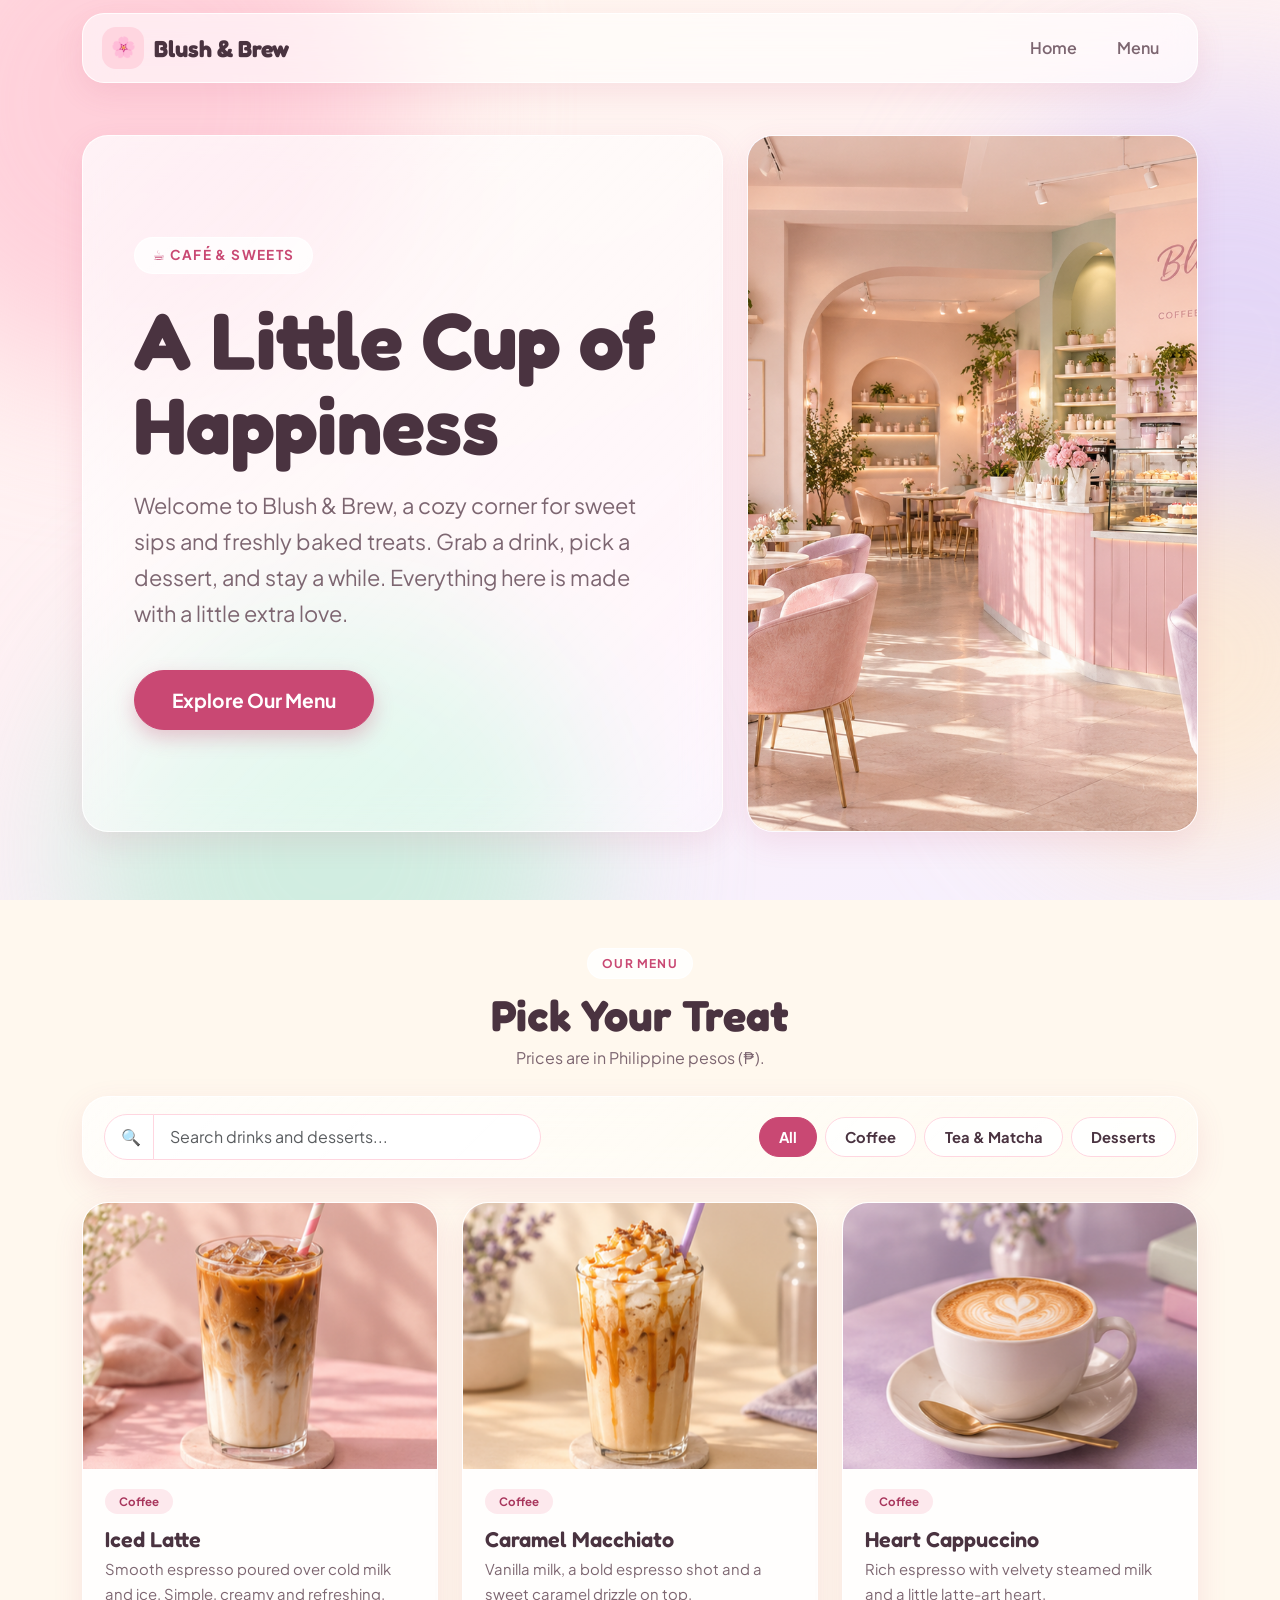
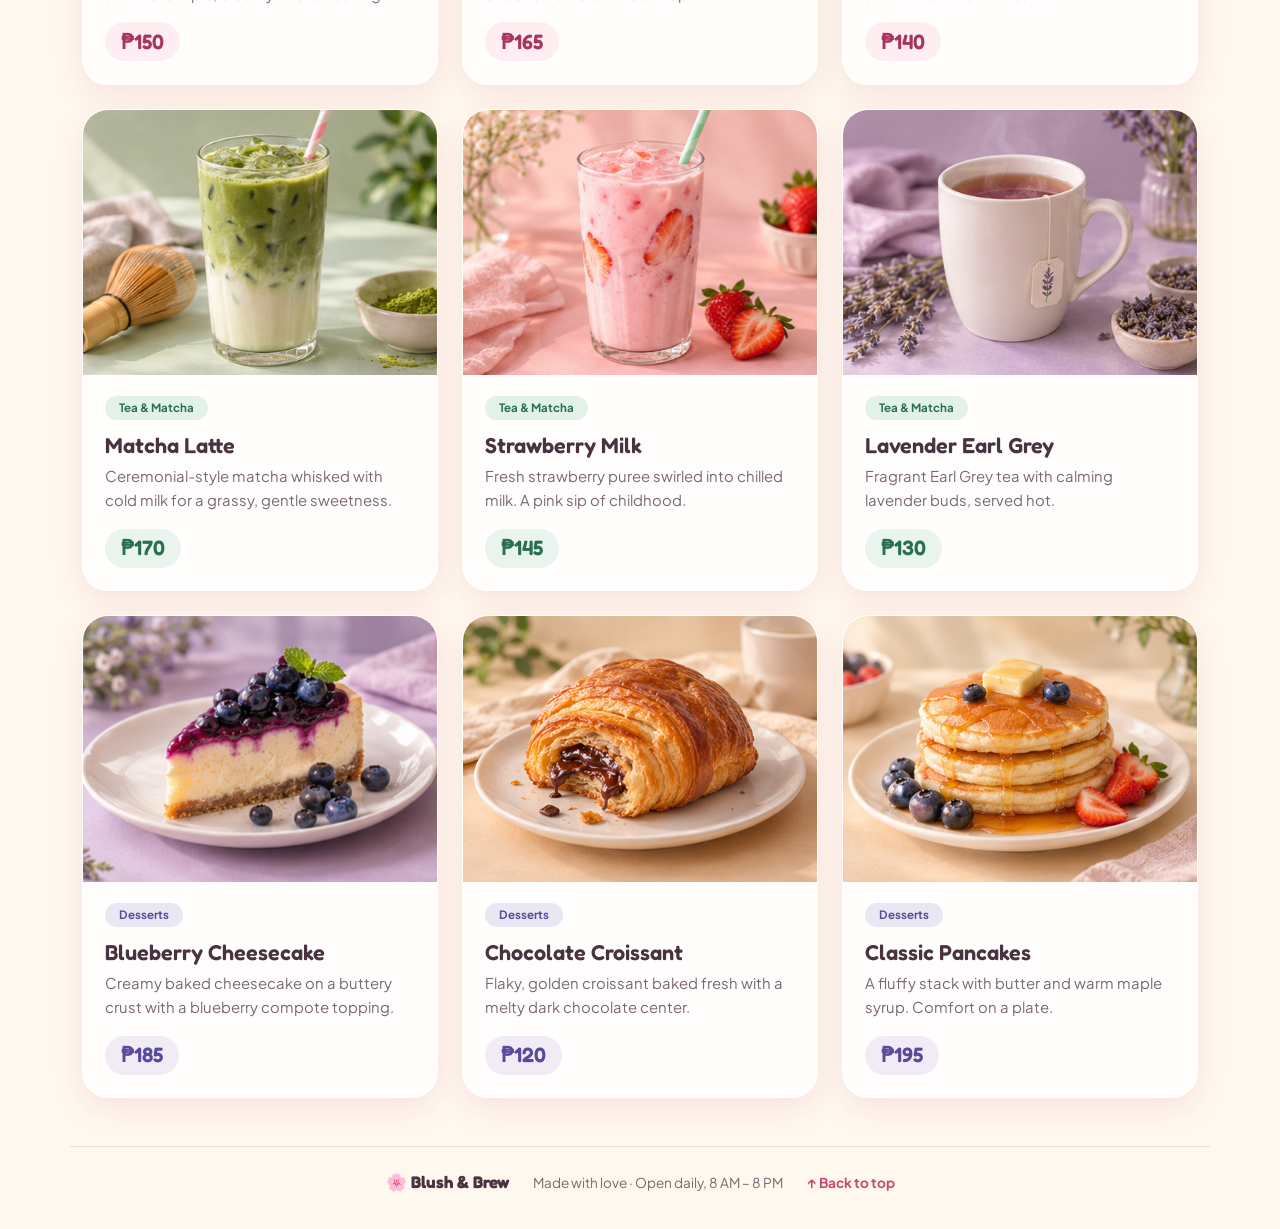
==== activity-2/index.html @ e73a3cc1 "Add activity 2" ====
<!doctype html>
<html lang="en" data-bs-theme="light">
  <head>
    <title>Blush &amp; Brew | Café Menu</title>
    <meta charset="utf-8" />
    <meta name="viewport" content="width=device-width, initial-scale=1" />
    <meta
      name="description"
      content="Blush & Brew — a cozy pastel café serving coffee, tea, matcha and sweet desserts."
    />
    <link
      rel="icon"
      href="data:image/svg+xml,<svg xmlns='http://www.w3.org/2000/svg' viewBox='0 0 100 100'><text y='.9em' font-size='90'>🌸</text></svg>"
    />

    <link rel="preconnect" href="https://fonts.googleapis.com" />
    <link rel="preconnect" href="https://fonts.gstatic.com" crossorigin />
    <link
      href="https://fonts.googleapis.com/css2?family=Fredoka:wght@500;600;700&family=Plus+Jakarta+Sans:wght@400;500;600;700;800&display=swap"
      rel="stylesheet"
    />

    <link
      href="https://cdn.jsdelivr.net/npm/bootstrap@5.3.8/dist/css/bootstrap.min.css"
      rel="stylesheet"
      integrity="sha384-sRIl4kxILFvY47J16cr9ZwB07vP4J8+LH7qKQnuqkuIAvNWLzeN8tE5YBujZqJLB"
      crossorigin="anonymous"
    />

    <link rel="stylesheet" href="style.css" />
  </head>

  <body>
    <div class="ambient" aria-hidden="true">
      <span class="blob blob-blush"></span>
      <span class="blob blob-lavender"></span>
      <span class="blob blob-mint"></span>
      <span class="blob blob-cream"></span>
    </div>

    <header class="sticky-top nav-wrap">
      <div class="container">
        <nav class="cafe-nav d-flex align-items-center justify-content-between" aria-label="Main navigation">
          <a class="wordmark" href="#home">
            <span class="wordmark-mark">🌸</span>
            Blush &amp; Brew
          </a>
          <div class="d-flex gap-1">
            <a class="nav-pill" href="#home">Home</a>
            <a class="nav-pill" href="#menu">Menu</a>
          </div>
        </nav>
      </div>
    </header>

    <main>
      <section id="home" class="hero-section">
        <div class="container">
          <div class="row g-4 align-items-stretch hero-row">
            <div class="col-12 col-lg-7">
              <div class="glass-card hero-card h-100">
                <span class="eyebrow">☕ Café &amp; Sweets</span>
                <h1 class="hero-title">A Little Cup of Happiness</h1>
                <p class="hero-text">
                  Welcome to Blush &amp; Brew, a cozy corner for sweet sips and
                  freshly baked treats. Grab a drink, pick a dessert, and stay
                  a while. Everything here is made with a little extra love.
                </p>
                <div>
                  <a href="#menu" class="btn btn-blush btn-lg">Explore Our Menu</a>
                </div>
              </div>
            </div>

            <div class="col-12 col-lg-5">
              <div class="glass-card hero-art h-100">
                <img src="images/home.png" class="hero-photo" alt="Blush &amp; Brew drinks and desserts" />
              </div>
            </div>
          </div>
        </div>
      </section>

      <section id="menu" class="py-5">
        <div class="container">
          <div class="text-center mb-4">
            <span class="eyebrow">Our Menu</span>
            <h2 class="section-title">Pick Your Treat</h2>
            <p class="section-subtitle">Prices are in Philippine pesos (₱).</p>
          </div>

          <div class="glass-card filter-card mb-4">
            <div class="row g-3 align-items-center">
              <div class="col-12 col-lg-5">
                <label for="search" class="visually-hidden">Search the menu</label>
                <div class="input-group search-group">
                  <span class="input-group-text">🔍</span>
                  <input
                    type="text"
                    id="search"
                    class="form-control"
                    placeholder="Search drinks and desserts..."
                  />
                </div>
              </div>
              <div class="col-12 col-lg-7">
                <div class="d-flex flex-wrap gap-2 justify-content-lg-end" id="filters">
                  <button type="button" class="btn btn-filter active" data-category="All">All</button>
                  <button type="button" class="btn btn-filter" data-category="Coffee">Coffee</button>
                  <button type="button" class="btn btn-filter" data-category="Tea & Matcha">Tea &amp; Matcha</button>
                  <button type="button" class="btn btn-filter" data-category="Desserts">Desserts</button>
                </div>
              </div>
            </div>
          </div>

          <div id="message" class="message-box text-center" aria-live="polite">
            Brewing the menu... ☕
          </div>

          <div class="row g-4" id="parent">
          </div>
        </div>
      </section>
    </main>

    <footer class="site-footer">
      <div class="container d-flex flex-column flex-lg-row justify-content-center align-items-center text-center gap-2 gap-lg-4">
        <span class="wordmark small-wordmark">🌸 Blush &amp; Brew</span>
        <span class="meta-text">Made with love · Open daily, 8 AM – 8 PM</span>
        <a href="#home" class="meta-link">↑ Back to top</a>
      </div>
    </footer>

    <script
      src="https://cdn.jsdelivr.net/npm/bootstrap@5.3.8/dist/js/bootstrap.bundle.min.js"
      integrity="sha384-FKyoEForCGlyvwx9Hj09JcYn3nv7wiPVlz7YYwJrWVcXK/BmnVDxM+D2scQbITxI"
      crossorigin="anonymous"
    ></script>
    <script src="script.js"></script>
  </body>
</html>
---- activity-2/style.css ----
/* ---------- Colors ---------- */
:root {
  --nav-h: 83px; /* height of the sticky nav bar + its top gap */
  --blush: #ffd6e0;
  --blush-deep: #c94873;
  --cream: #fff8ee;
  --lavender: #e4d9fa;
  --lavender-deep: #6f58b3;
  --mint: #cdefe0;
  --mint-deep: #2f7d5e;

  --ink: #4a3340; /* main text (warm plum) */
  --muted: #7d6671; /* softer text */

  --radius: 26px;
  --shadow: 0 10px 30px rgba(201, 72, 115, 0.12);
  --shadow-hover: 0 18px 42px rgba(201, 72, 115, 0.22);

  --bs-body-font-family: "Plus Jakarta Sans", system-ui, -apple-system, "Segoe UI", sans-serif;
}

/* Color themes for each category (used on the cards) */
.accent-blush    { --accent-rgb: 244, 143, 177; --accent-fg: #a8365c; }
.accent-mint     { --accent-rgb: 111, 190, 160; --accent-fg: #2a6f53; }
.accent-lavender { --accent-rgb: 152, 134, 208; --accent-fg: #5a4a9c; }

/* ---------- Page basics ---------- */
html {
  scroll-behavior: smooth;
  background: var(--cream);
}

body {
  background: transparent;
  color: var(--ink);
  font-family: var(--bs-body-font-family);
  line-height: 1.65;
  overflow-x: hidden;
}

h1, h2, h3 {
  font-family: "Fredoka", var(--bs-body-font-family);
  color: var(--ink);
}

#home, #menu {
  scroll-margin-top: 90px;
}

/* ---------- Hero fills the whole screen (menu starts below it) ---------- */
.hero-section {
  display: flex;
  align-items: center;
  min-height: calc(100vh - var(--nav-h));           /* older browsers */
  min-height: calc(100svh - var(--nav-h));          /* screen height minus the nav */
  padding: 1.5rem 0 2.5rem;
}

.hero-section > .container {
  width: 100%;
}

@media (min-width: 992px) {
  .hero-row {
    min-height: calc(100svh - var(--nav-h) - 6rem);  /* cards stretch to fill the screen */
  }
}

/* ---------- Background blobs ---------- */
.ambient {
  position: fixed;
  inset: 0;
  z-index: -1;
  overflow: hidden;
  pointer-events: none;
  background: linear-gradient(160deg, #fff8ee 0%, #fff0f4 50%, #f5f0ff 100%);
}

.blob {
  position: absolute;
  border-radius: 50%;
  filter: blur(80px);
  opacity: 0.75;
}

.blob-blush    { width: 44vmax; height: 44vmax; top: -14vmax;   left: -12vmax;  background: #ffc4d4; }
.blob-lavender { width: 40vmax; height: 40vmax; top: 10vh;      right: -16vmax; background: #dccff8; }
.blob-mint     { width: 40vmax; height: 40vmax; bottom: -16vmax; left: 6vw;      background: #c4ecd9; }
.blob-cream    { width: 32vmax; height: 32vmax; bottom: 4vh;    right: -10vmax; background: #ffe9c9; opacity: 0.7; }

/* ---------- Navigation ---------- */
.nav-wrap {
  padding-top: 0.8rem;
}

.cafe-nav {
  background: rgba(255, 255, 255, 0.6);
  -webkit-backdrop-filter: blur(18px) saturate(150%);
  backdrop-filter: blur(18px) saturate(150%);
  border: 1px solid rgba(255, 255, 255, 0.85);
  border-radius: 22px;
  box-shadow: var(--shadow);
  padding: 0.75rem 1.2rem;
}

.wordmark {
  display: inline-flex;
  align-items: center;
  gap: 0.6rem;
  font-family: "Fredoka", sans-serif;
  font-weight: 700;
  font-size: 1.45rem;
  color: var(--ink);
  text-decoration: none;
}

.wordmark-mark {
  display: inline-grid;
  place-items: center;
  width: 42px;
  height: 42px;
  border-radius: 14px;
  background: var(--blush);
  font-size: 1.25rem;
}

.small-wordmark {
  font-size: 1.05rem;
}

.nav-pill {
  color: var(--muted);
  font-weight: 600;
  font-size: 1rem;
  text-decoration: none;
  padding: 0.55rem 1.15rem;
  border-radius: 999px;
  transition: background 0.2s ease, color 0.2s ease;
}

.nav-pill:hover {
  background: var(--blush);
  color: var(--blush-deep);
}

/* ---------- Glass card (hero + filter bar) ---------- */
.glass-card {
  position: relative;
  background: linear-gradient(135deg, rgba(255, 255, 255, 0.75), rgba(255, 255, 255, 0.4));
  -webkit-backdrop-filter: blur(18px) saturate(150%);
  backdrop-filter: blur(18px) saturate(150%);
  border: 1px solid rgba(255, 255, 255, 0.9);
  border-radius: var(--radius);
  box-shadow: var(--shadow);
}

.eyebrow {
  display: inline-block;
  align-self: flex-start;
  font-size: 0.75rem;
  font-weight: 700;
  letter-spacing: 0.1em;
  text-transform: uppercase;
  color: var(--blush-deep);
  background: rgba(255, 255, 255, 0.8);
  border: 1px solid rgba(255, 255, 255, 0.9);
  border-radius: 999px;
  padding: 0.3rem 0.9rem;
}

/* ---------- Hero ---------- */
.hero-card {
  display: flex;
  flex-direction: column;
  justify-content: center;
  gap: 0.4rem;
  padding: clamp(1.8rem, 4vw, 3.5rem);
}

.hero-title {
  font-size: clamp(2.6rem, 7vw, 5rem);
  font-weight: 700;
  line-height: 1.06;
  margin: 1.1rem 0 0.9rem;
}

.hero-text {
  font-size: clamp(1.1rem, 1.7vw, 1.4rem);
  color: var(--muted);
  max-width: 38rem;
  margin-bottom: 2rem;
}

.hero-art {
  position: relative;
  min-height: 340px;
  overflow: hidden;
  background: linear-gradient(135deg, var(--lavender), var(--blush)); /* shows while image loads */
}

.hero-photo {
  position: absolute;
  inset: 0;
  width: 100%;
  height: 100%;
  object-fit: cover; /* fills the card, cropping nicely for any image size */
}

/* ---------- Buttons ---------- */
.btn {
  font-weight: 700;
  border-radius: 999px;
  transition: transform 0.2s ease, background 0.2s ease, color 0.2s ease, box-shadow 0.2s ease;
}

.btn:hover {
  transform: translateY(-2px);
}

.btn-blush {
  background: var(--blush-deep);
  border: 1px solid var(--blush-deep);
  color: #fff;
  padding: 0.7rem 1.8rem;
  box-shadow: 0 8px 20px rgba(201, 72, 115, 0.3);
}

.btn-blush:hover,
.btn-blush:focus {
  background: #b13a63;
  border-color: #b13a63;
  color: #fff;
}

.btn-filter {
  background: rgba(255, 255, 255, 0.85);
  border: 1px solid var(--blush);
  color: var(--ink);
  padding: 0.5rem 1.2rem;
  font-size: 0.92rem;
}

.btn-filter:hover {
  background: var(--blush);
  color: var(--ink);
}

.btn-filter.active {
  background: var(--blush-deep);
  border-color: var(--blush-deep);
  color: #fff;
}

.btn:focus-visible,
a:focus-visible,
.form-control:focus-visible {
  outline: 3px solid rgba(201, 72, 115, 0.45);
  outline-offset: 2px;
}

/* ---------- Section headings ---------- */
.section-title {
  font-size: clamp(1.9rem, 4vw, 2.7rem);
  font-weight: 700;
  margin: 0.7rem 0 0.2rem;
}

.section-subtitle {
  color: var(--muted);
  margin-bottom: 0;
}

/* ---------- Search + filters ---------- */
.filter-card {
  padding: 1.1rem 1.3rem;
}

.search-group .input-group-text,
.search-group .form-control {
  background: rgba(255, 255, 255, 0.9);
  border: 1px solid var(--blush);
  color: var(--ink);
}

.search-group .input-group-text {
  border-radius: 999px 0 0 999px;
  padding-left: 1rem;
}

.search-group .form-control {
  border-radius: 0 999px 999px 0;
  padding: 0.6rem 1rem;
  box-shadow: none;
}

.search-group .form-control:focus {
  border-color: var(--blush-deep);
}

/* ---------- Friendly message ---------- */
.message-box {
  background: rgba(255, 255, 255, 0.75);
  border: 2px dashed var(--blush);
  border-radius: var(--radius);
  color: var(--muted);
  font-weight: 600;
  padding: 2rem 1.2rem;
  margin-bottom: 1.5rem;
}

/* ---------- Menu cards ---------- */
.menu-card {
  position: relative;
  display: flex;
  flex-direction: column;
  overflow: hidden;
  background: rgba(255, 255, 255, 0.85);
  border: 1px solid rgba(255, 255, 255, 0.95);
  border-radius: var(--radius);
  box-shadow: var(--shadow);
  transition: transform 0.3s ease, box-shadow 0.3s ease;
}

.menu-card:hover {
  transform: translateY(-5px);
  box-shadow: var(--shadow-hover);
}

.menu-img {
  display: block;
  width: 100%;
  aspect-ratio: 4 / 3;
  object-fit: cover;
}

.menu-body {
  display: flex;
  flex: 1;
  flex-direction: column;
  align-items: flex-start;
  padding: 1.3rem 1.4rem 1.4rem;
}

.category-badge {
  background: rgba(var(--accent-rgb), 0.2);
  color: var(--accent-fg);
  font-weight: 700;
  font-size: 0.72rem;
  border-radius: 999px;
  padding: 0.4rem 0.85rem;
}

.menu-name {
  font-size: 1.35rem;
  font-weight: 600;
  margin: 0.8rem 0 0.3rem;
}

.menu-desc {
  font-size: 0.93rem;
  color: var(--muted);
  margin-bottom: 1rem;
}

.menu-price {
  margin-top: auto;
  font-family: "Fredoka", sans-serif;
  font-size: 1.3rem;
  font-weight: 600;
  color: var(--accent-fg);
  background: rgba(var(--accent-rgb), 0.15);
  border-radius: 999px;
  padding: 0.15rem 1rem;
}

/* ---------- Footer ---------- */
.site-footer {
  padding: 0 0 2rem;
}

.site-footer .container {
  padding-top: 1.4rem;
  border-top: 1px solid rgba(74, 51, 64, 0.12);
}

.meta-text {
  font-size: 0.85rem;
  color: var(--muted);
}

.meta-link {
  font-size: 0.85rem;
  font-weight: 700;
  color: var(--blush-deep);
  text-decoration: none;
}

/* ---------- Small screens ---------- */
@media (max-width: 575.98px) {
  .hero-card {
    padding: 1.6rem;
  }
  .hero-art {
    min-height: 300px;
  }
  .wordmark {
    font-size: 1.15rem;
    gap: 0.5rem;
    white-space: nowrap;
  }
  .wordmark-mark {
    width: 38px;
    height: 38px;
    font-size: 1.1rem;
  }
  .cafe-nav {
    padding: 0.7rem 0.9rem;
  }
  .nav-pill {
    font-size: 0.95rem;
    padding: 0.5rem 0.75rem;
  }
}

/* Bigger text inside the hero card to match the larger hero */
.hero-card .eyebrow {
  font-size: 0.85rem;
  padding: 0.4rem 1.1rem;
}

.hero-card .btn-blush {
  font-size: 1.2rem;
  padding: 0.9rem 2.3rem;
}
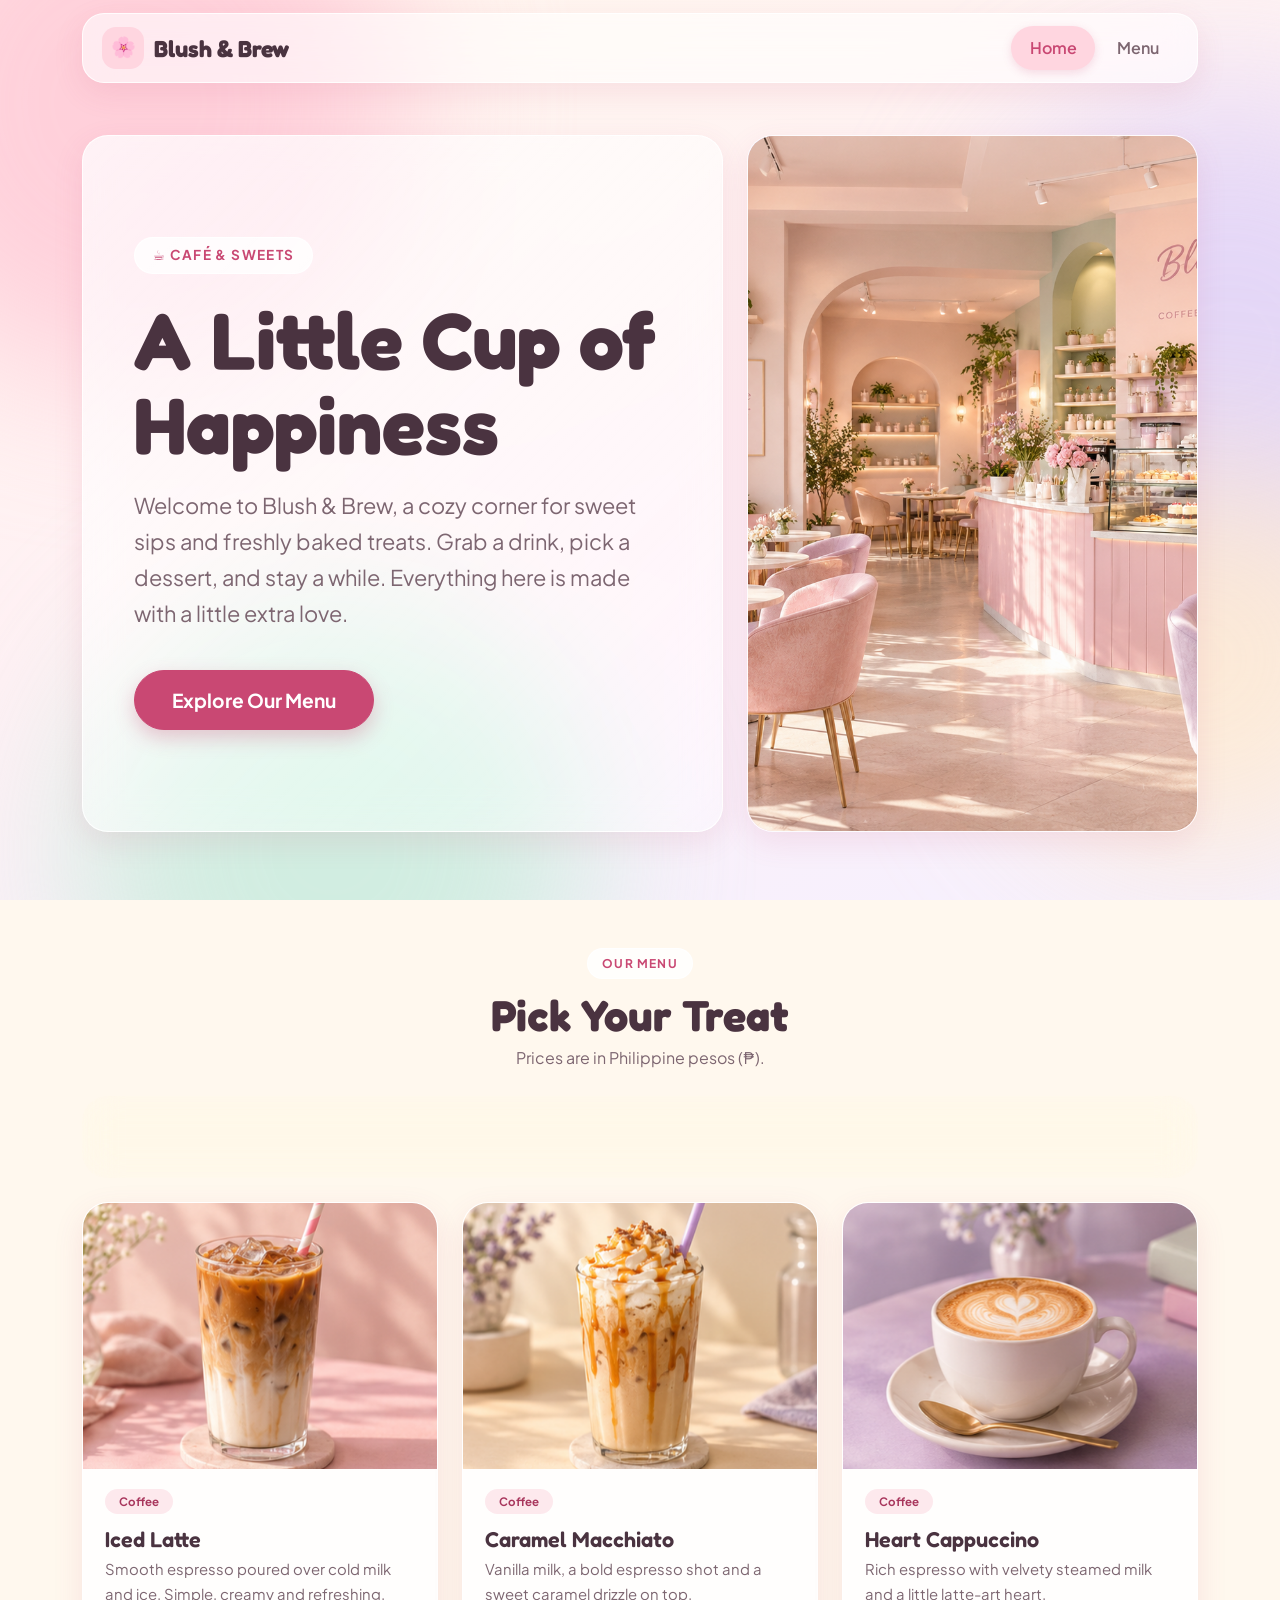
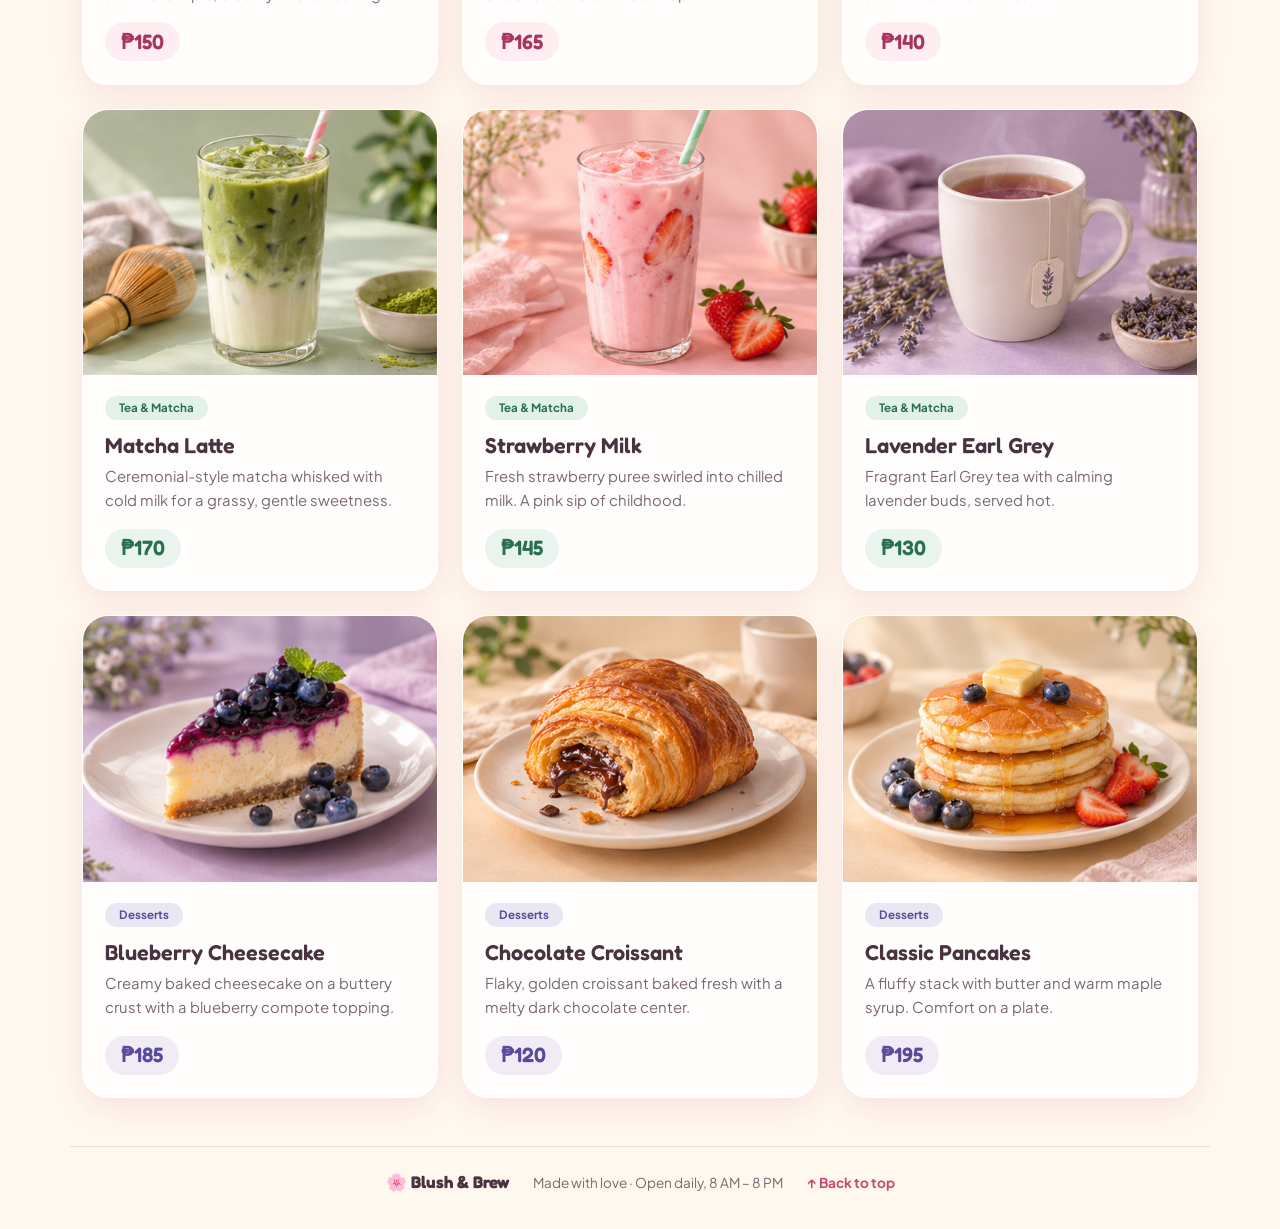
==== commit 18a5233e: "Update activity 2" ====
--- a/activity-2/index.html
+++ b/activity-2/index.html
@@ -46,7 +46,7 @@
             Blush &amp; Brew
           </a>
           <div class="d-flex gap-1">
-            <a class="nav-pill" href="#home">Home</a>
+            <a class="nav-pill active" href="#home">Home</a>
             <a class="nav-pill" href="#menu">Menu</a>
           </div>
         </nav>
--- a/activity-2/style.css
+++ b/activity-2/style.css
@@ -1,4 +1,3 @@
-/* ---------- Colors ---------- */
 :root {
   --nav-h: 83px; /* height of the sticky nav bar + its top gap */
   --blush: #ffd6e0;
@@ -19,12 +18,10 @@
   --bs-body-font-family: "Plus Jakarta Sans", system-ui, -apple-system, "Segoe UI", sans-serif;
 }
 
-/* Color themes for each category (used on the cards) */
 .accent-blush    { --accent-rgb: 244, 143, 177; --accent-fg: #a8365c; }
 .accent-mint     { --accent-rgb: 111, 190, 160; --accent-fg: #2a6f53; }
 .accent-lavender { --accent-rgb: 152, 134, 208; --accent-fg: #5a4a9c; }
 
-/* ---------- Page basics ---------- */
 html {
   scroll-behavior: smooth;
   background: var(--cream);
@@ -47,12 +44,11 @@
   scroll-margin-top: 90px;
 }
 
-/* ---------- Hero fills the whole screen (menu starts below it) ---------- */
 .hero-section {
   display: flex;
   align-items: center;
-  min-height: calc(100vh - var(--nav-h));           /* older browsers */
-  min-height: calc(100svh - var(--nav-h));          /* screen height minus the nav */
+  min-height: calc(100vh - var(--nav-h));
+  min-height: calc(100svh - var(--nav-h));
   padding: 1.5rem 0 2.5rem;
 }
 
@@ -62,11 +58,10 @@
 
 @media (min-width: 992px) {
   .hero-row {
-    min-height: calc(100svh - var(--nav-h) - 6rem);  /* cards stretch to fill the screen */
-  }
-}
-
-/* ---------- Background blobs ---------- */
+    min-height: calc(100svh - var(--nav-h) - 6rem);
+  }
+}
+
 .ambient {
   position: fixed;
   inset: 0;
@@ -88,7 +83,6 @@
 .blob-mint     { width: 40vmax; height: 40vmax; bottom: -16vmax; left: 6vw;      background: #c4ecd9; }
 .blob-cream    { width: 32vmax; height: 32vmax; bottom: 4vh;    right: -10vmax; background: #ffe9c9; opacity: 0.7; }
 
-/* ---------- Navigation ---------- */
 .nav-wrap {
   padding-top: 0.8rem;
 }
@@ -143,7 +137,12 @@
   color: var(--blush-deep);
 }
 
-/* ---------- Glass card (hero + filter bar) ---------- */
+.nav-pill.active {
+  background: var(--blush);
+  color: var(--blush-deep);
+  box-shadow: 0 3px 10px rgba(201, 72, 115, 0.18);
+}
+
 .glass-card {
   position: relative;
   background: linear-gradient(135deg, rgba(255, 255, 255, 0.75), rgba(255, 255, 255, 0.4));
@@ -168,7 +167,6 @@
   padding: 0.3rem 0.9rem;
 }
 
-/* ---------- Hero ---------- */
 .hero-card {
   display: flex;
   flex-direction: column;
@@ -195,7 +193,7 @@
   position: relative;
   min-height: 340px;
   overflow: hidden;
-  background: linear-gradient(135deg, var(--lavender), var(--blush)); /* shows while image loads */
+  background: linear-gradient(135deg, var(--lavender), var(--blush));
 }
 
 .hero-photo {
@@ -203,10 +201,9 @@
   inset: 0;
   width: 100%;
   height: 100%;
-  object-fit: cover; /* fills the card, cropping nicely for any image size */
-}
-
-/* ---------- Buttons ---------- */
+  object-fit: cover;
+}
+
 .btn {
   font-weight: 700;
   border-radius: 999px;
@@ -258,7 +255,6 @@
   outline-offset: 2px;
 }
 
-/* ---------- Section headings ---------- */
 .section-title {
   font-size: clamp(1.9rem, 4vw, 2.7rem);
   font-weight: 700;
@@ -270,7 +266,6 @@
   margin-bottom: 0;
 }
 
-/* ---------- Search + filters ---------- */
 .filter-card {
   padding: 1.1rem 1.3rem;
 }
@@ -297,7 +292,6 @@
   border-color: var(--blush-deep);
 }
 
-/* ---------- Friendly message ---------- */
 .message-box {
   background: rgba(255, 255, 255, 0.75);
   border: 2px dashed var(--blush);
@@ -308,7 +302,6 @@
   margin-bottom: 1.5rem;
 }
 
-/* ---------- Menu cards ---------- */
 .menu-card {
   position: relative;
   display: flex;
@@ -373,7 +366,6 @@
   padding: 0.15rem 1rem;
 }
 
-/* ---------- Footer ---------- */
 .site-footer {
   padding: 0 0 2rem;
 }
@@ -395,7 +387,6 @@
   text-decoration: none;
 }
 
-/* ---------- Small screens ---------- */
 @media (max-width: 575.98px) {
   .hero-card {
     padding: 1.6rem;
@@ -422,7 +413,6 @@
   }
 }
 
-/* Bigger text inside the hero card to match the larger hero */
 .hero-card .eyebrow {
   font-size: 0.85rem;
   padding: 0.4rem 1.1rem;
@@ -431,4 +421,4 @@
 .hero-card .btn-blush {
   font-size: 1.2rem;
   padding: 0.9rem 2.3rem;
-}
+}
